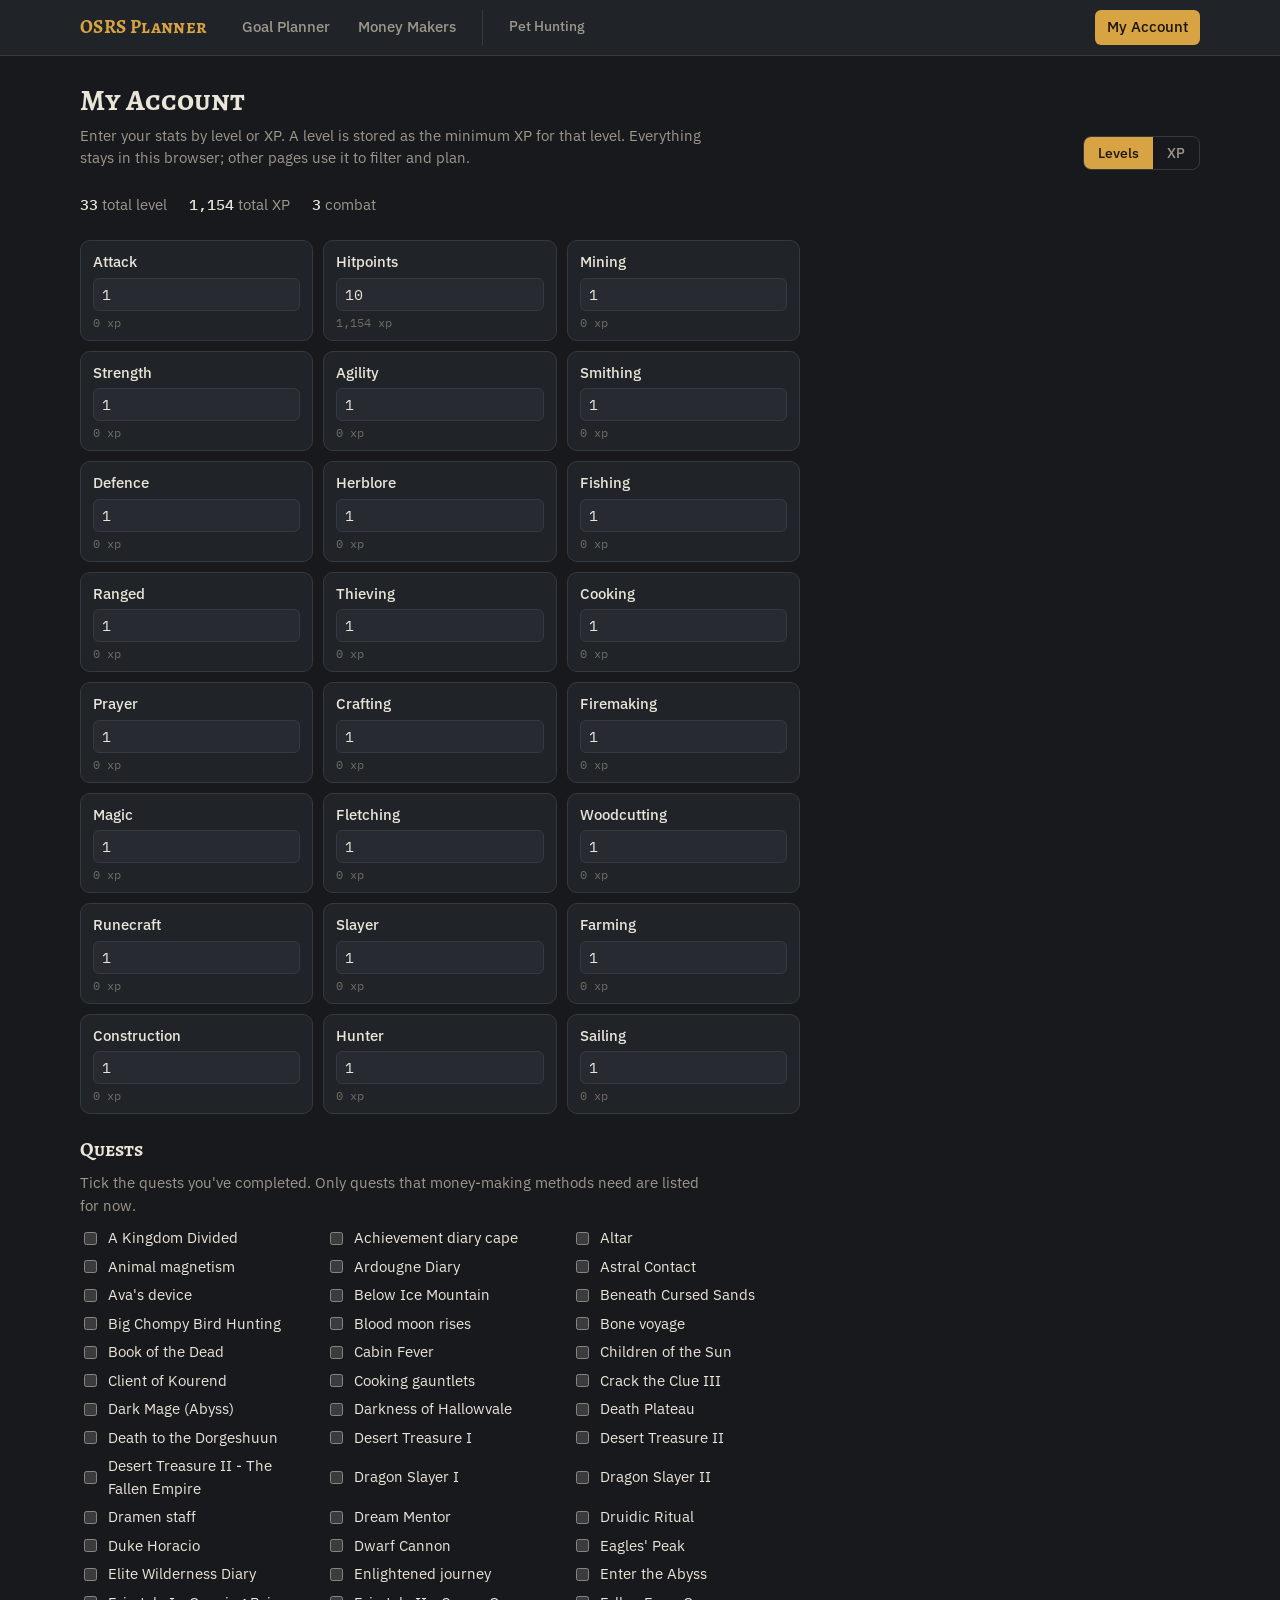
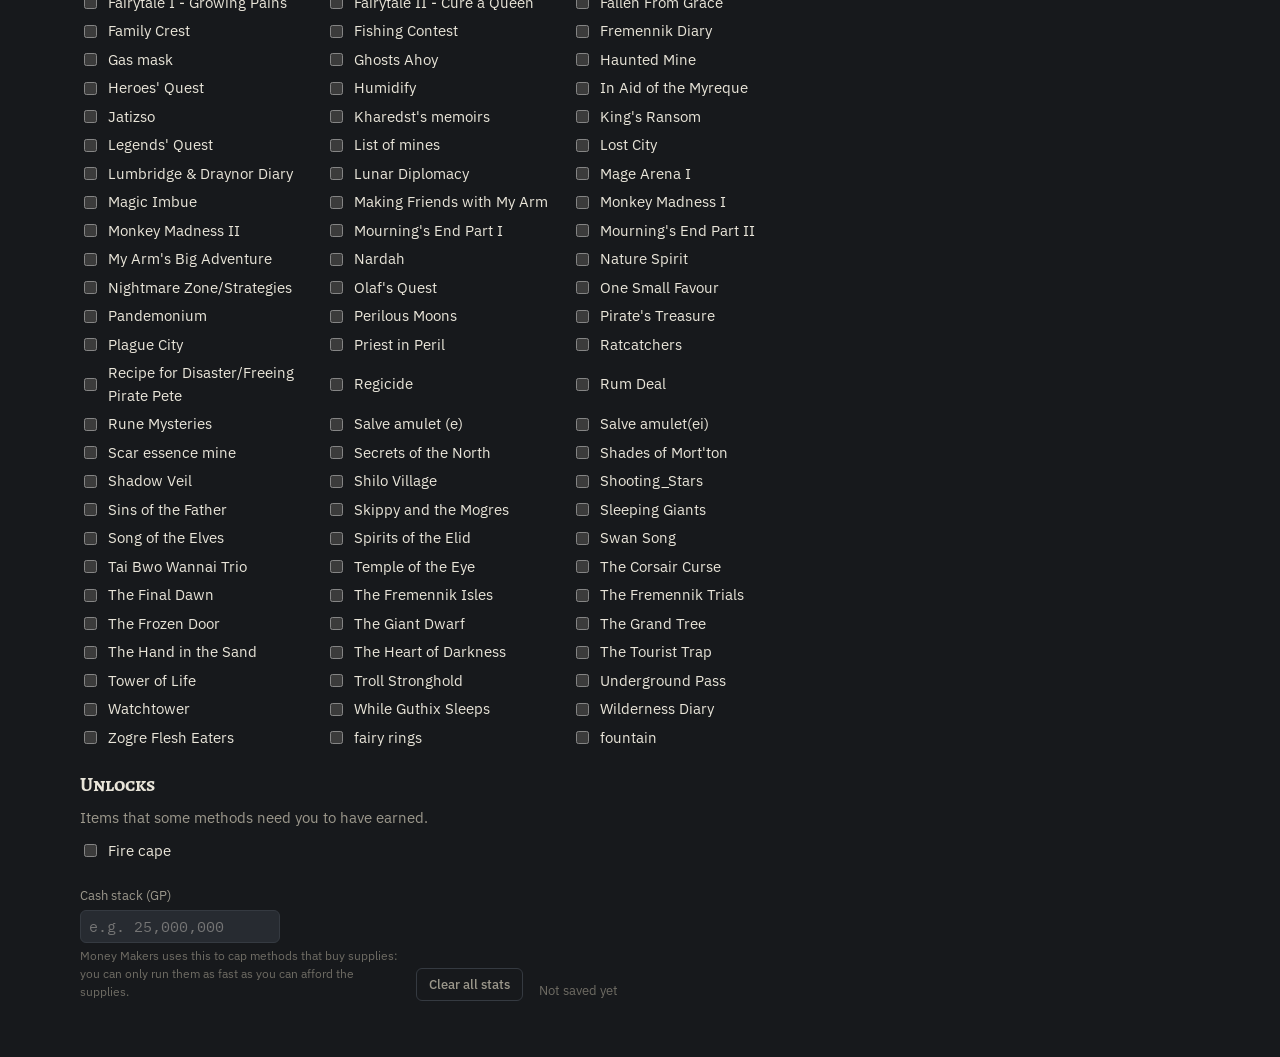
==== account/index.html @ 23ca3ac8 "Cap supply-buying methods by GE buy limits and cash stack; flag KBD - items.json carries GE buy limi" ====
<!DOCTYPE html>
<html lang="en">
<head>
<meta charset="utf-8">
<meta name="viewport" content="width=device-width, initial-scale=1">
<title>My Account · OSRS Planner</title>
<link rel="preconnect" href="https://fonts.googleapis.com">
<link rel="preconnect" href="https://fonts.gstatic.com" crossorigin>
<link rel="stylesheet" href="https://fonts.googleapis.com/css2?family=Alegreya+SC:wght@500;700&family=IBM+Plex+Sans:wght@400;500;600&family=IBM+Plex+Mono:wght@400;500&display=swap">
<link rel="stylesheet" href="../core/theme.css">
<style>
  .head { display: flex; justify-content: space-between; align-items: end; gap: 16px; flex-wrap: wrap; }
  .seg { display: inline-flex; border: 1px solid var(--line); border-radius: 8px; overflow: hidden; }
  .seg button { background: transparent; color: var(--muted); border: 0; padding: 7px 14px; font: 500 14px var(--sans); cursor: pointer; }
  .seg button[aria-pressed="true"] { background: var(--accent); color: var(--accent-ink); }
  .summary { display: flex; gap: 22px; flex-wrap: wrap; color: var(--muted); }
  .summary b { color: var(--text); font-family: var(--mono); font-weight: 500; }
  /* Same layout as the in-game skills tab: three columns */
  #grid { display: grid; gap: 10px; grid-template-columns: repeat(3, minmax(0, 1fr)); max-width: 720px; }
  .skill { background: var(--surface); border: 1px solid var(--line); border-radius: 10px; padding: 10px 12px; display: grid; gap: 4px; }
  .skill:focus-within { border-color: var(--accent); }
  .skill .name { font-weight: 500; }
  .skill .sub { font: 12px var(--mono); color: var(--faint); }
  input { background: var(--surface-2); color: var(--text); border: 1px solid var(--line); border-radius: 6px; padding: 6px 8px; font: 15px var(--mono); width: 100%; box-sizing: border-box; }
  .row { display: flex; gap: 16px; align-items: end; flex-wrap: wrap; }
  .row label { display: grid; gap: 4px; color: var(--muted); font-size: 13px; }
  .row input { width: 200px; }
  .btn { background: transparent; color: var(--muted); border: 1px solid var(--line); border-radius: 6px; padding: 7px 12px; font: 500 13px var(--sans); cursor: pointer; }
  .btn:hover { color: var(--cost); border-color: var(--cost); }
  .quests-wrap { display: grid; gap: 10px; }
  #quests, #unlocks { display: grid; gap: 6px 18px; grid-template-columns: repeat(auto-fill, minmax(220px, 1fr)); max-width: 720px; }
  .quest { display: flex; gap: 8px; align-items: center; color: var(--text); }
  .quest input { width: auto; }
  .hint { font-size: 12px; color: var(--faint); max-width: 320px; }
  #saved { font-size: 13px; color: var(--faint); }
</style>
</head>
<body>
<main class="page">
  <div class="head">
    <div style="display:grid;gap:8px">
      <h1>My Account</h1>
      <p>Enter your stats by level or XP. A level is stored as the minimum XP for that level. Everything stays in this browser; other pages use it to filter and plan.</p>
    </div>
    <div class="seg" id="unit" role="group" aria-label="Enter stats as">
      <button type="button" data-unit="level">Levels</button><button type="button" data-unit="xp">XP</button>
    </div>
  </div>
  <div class="summary" id="summary"></div>
  <div id="grid"></div>
  <section class="quests-wrap">
    <h2>Quests</h2>
    <p>Tick the quests you've completed. Only quests that money-making methods need are listed for now.</p>
    <div id="quests"></div>
  </section>
  <section class="quests-wrap">
    <h2>Unlocks</h2>
    <p>Items that some methods need you to have earned.</p>
    <div id="unlocks"></div>
  </section>
  <div class="row">
    <label>Cash stack (GP) <input type="text" inputmode="numeric" id="gp" placeholder="e.g. 25,000,000">
      <span class="hint">Money Makers uses this to cap methods that buy supplies: you can only run them as fast as you can afford the supplies.</span></label>
    <button type="button" class="btn" id="reset">Clear all stats</button>
    <span id="saved" role="status"></span>
  </div>
</main>
<script type="module" src="account.js"></script>
<script type="module" src="../core/nav.js" data-active="account"></script>
</body>
</html>
---- core/theme.css ----
/* Shared look for every page. Colours and fonts carried over from the pet calculator. */
:root {
  color-scheme: dark;
  --bg: #17191c;
  --surface: #202328;
  --surface-2: #272b31;
  --line: #353a41;
  --text: #e9e5d9;
  --muted: #9c988c;
  --faint: #6f6c64;
  --accent: #d8a443;
  --accent-ink: #1b1508;
  --gp-low: #f2e25c;
  --gp-mid: #f4f1ea;
  --gp-high: #4fe08a;
  --cost: #ff6b6b;
  --display: "Alegreya SC", Georgia, serif;
  --sans: "IBM Plex Sans", system-ui, -apple-system, "Segoe UI", sans-serif;
  --mono: "IBM Plex Mono", ui-monospace, "SFMono-Regular", Menlo, monospace;
}
html, body { background: var(--bg); margin: 0; }
body { color: var(--text); font: 15px/1.5 var(--sans); }
[hidden] { display: none !important; }

/* Site-wide navigation bar */
.site-nav { border-bottom: 1px solid var(--line); background: var(--surface); }
.site-nav-inner { max-width: 1120px; margin: 0 auto; padding: 10px 16px; display: flex; align-items: center; gap: 22px; flex-wrap: wrap; }
.site-nav .brand { font: 700 19px/1 var(--display); color: var(--accent); text-decoration: none; letter-spacing: .02em; }
.site-nav ul { list-style: none; margin: 0; padding: 0; display: flex; gap: 4px; flex-wrap: wrap; flex: 1; }
.site-nav li.right { margin-left: auto; }
.site-nav a.link { display: block; padding: 6px 12px; border-radius: 6px; color: var(--muted); text-decoration: none; font-weight: 500; }
.site-nav a.link:hover { color: var(--text); background: var(--surface-2); }
.site-nav a.link[aria-current="page"] { color: var(--accent-ink); background: var(--accent); }
.site-nav li.side { margin-left: 10px; padding-left: 14px; border-left: 1px solid var(--line); }
.site-nav li.side a.link { font-size: 13.5px; }

/* Simple page layout for the app's own pages */
.page { max-width: 1120px; margin: 0 auto; padding: 28px 16px 56px; display: grid; gap: 24px; }
.page h1 { font: 700 30px/1.1 var(--display); margin: 0; }
.page h2 { font: 700 20px/1.2 var(--display); margin: 0; }
.page p { margin: 0; color: var(--muted); max-width: 70ch; }
.card { background: var(--surface); border: 1px solid var(--line); border-radius: 10px; padding: 18px 20px; display: grid; gap: 8px; color: inherit; text-decoration: none; }
a.card:hover { border-color: var(--accent); }
.cards { display: grid; gap: 14px; grid-template-columns: repeat(auto-fit, minmax(260px, 1fr)); }
.card.minor { background: transparent; }
.badge { justify-self: start; font: 500 12px/1 var(--mono); padding: 4px 8px; border-radius: 99px; border: 1px solid var(--line); color: var(--muted); }
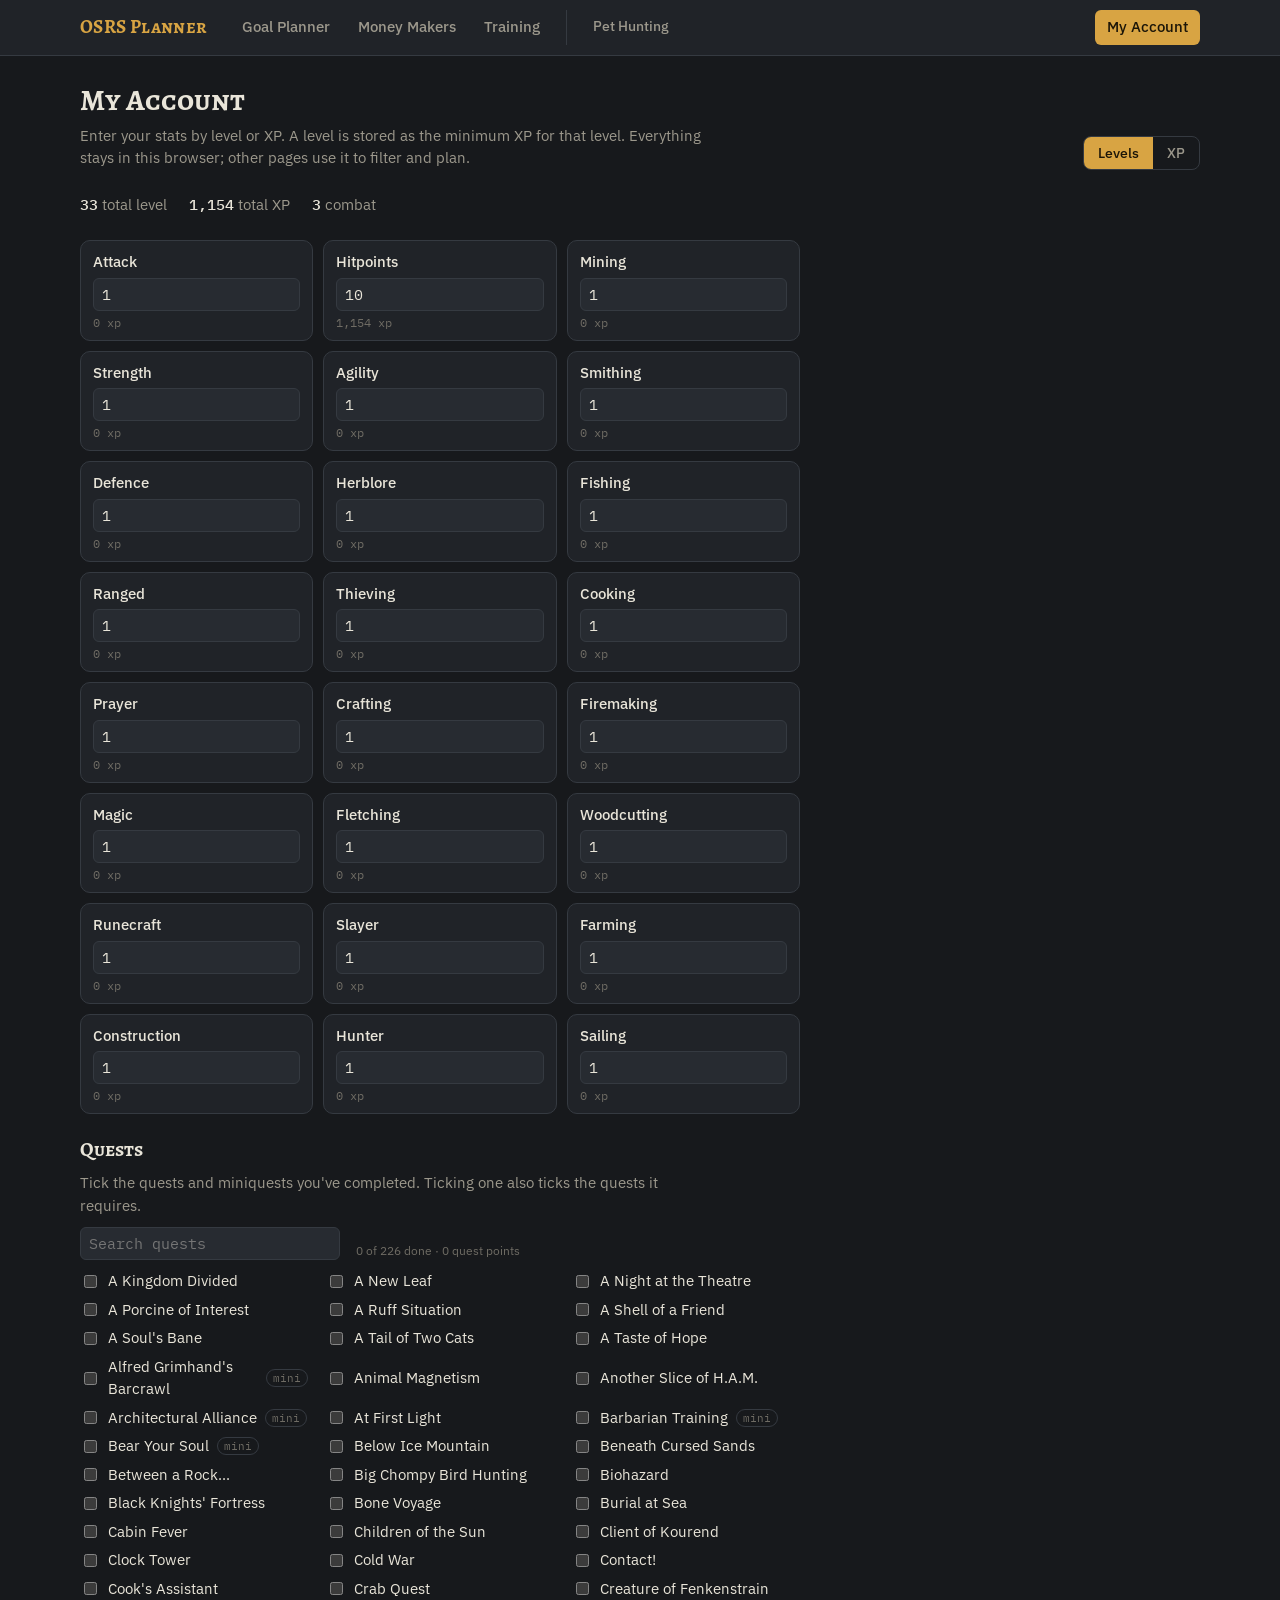
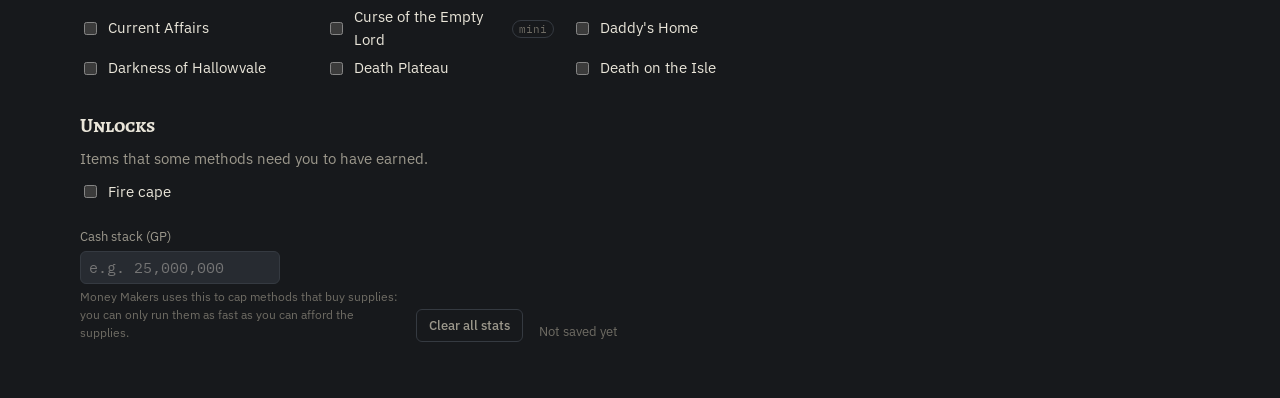
==== commit ff01a88b: "Quest requirements from the Wiki; only real quests count as requirements - scripts/import_quests.py:" ====
--- a/account/index.html
+++ b/account/index.html
@@ -31,6 +31,8 @@
   #quests, #unlocks { display: grid; gap: 6px 18px; grid-template-columns: repeat(auto-fill, minmax(220px, 1fr)); max-width: 720px; }
   .quest { display: flex; gap: 8px; align-items: center; color: var(--text); }
   .quest input { width: auto; }
+  .questlist { max-height: 420px; overflow-y: auto; padding-right: 6px; }
+  .mini { font: 11px var(--mono); color: var(--faint); border: 1px solid var(--line); border-radius: 99px; padding: 1px 6px; }
   .hint { font-size: 12px; color: var(--faint); max-width: 320px; }
   #saved { font-size: 13px; color: var(--faint); }
 </style>
@@ -50,8 +52,9 @@
   <div id="grid"></div>
   <section class="quests-wrap">
     <h2>Quests</h2>
-    <p>Tick the quests you've completed. Only quests that money-making methods need are listed for now.</p>
-    <div id="quests"></div>
+    <p>Tick the quests and miniquests you've completed. Ticking one also ticks the quests it requires.</p>
+    <div class="row"><input type="search" id="quest-search" placeholder="Search quests" style="width:260px"><span id="quest-summary" class="hint"></span></div>
+    <div id="quests" class="questlist"></div>
   </section>
   <section class="quests-wrap">
     <h2>Unlocks</h2>
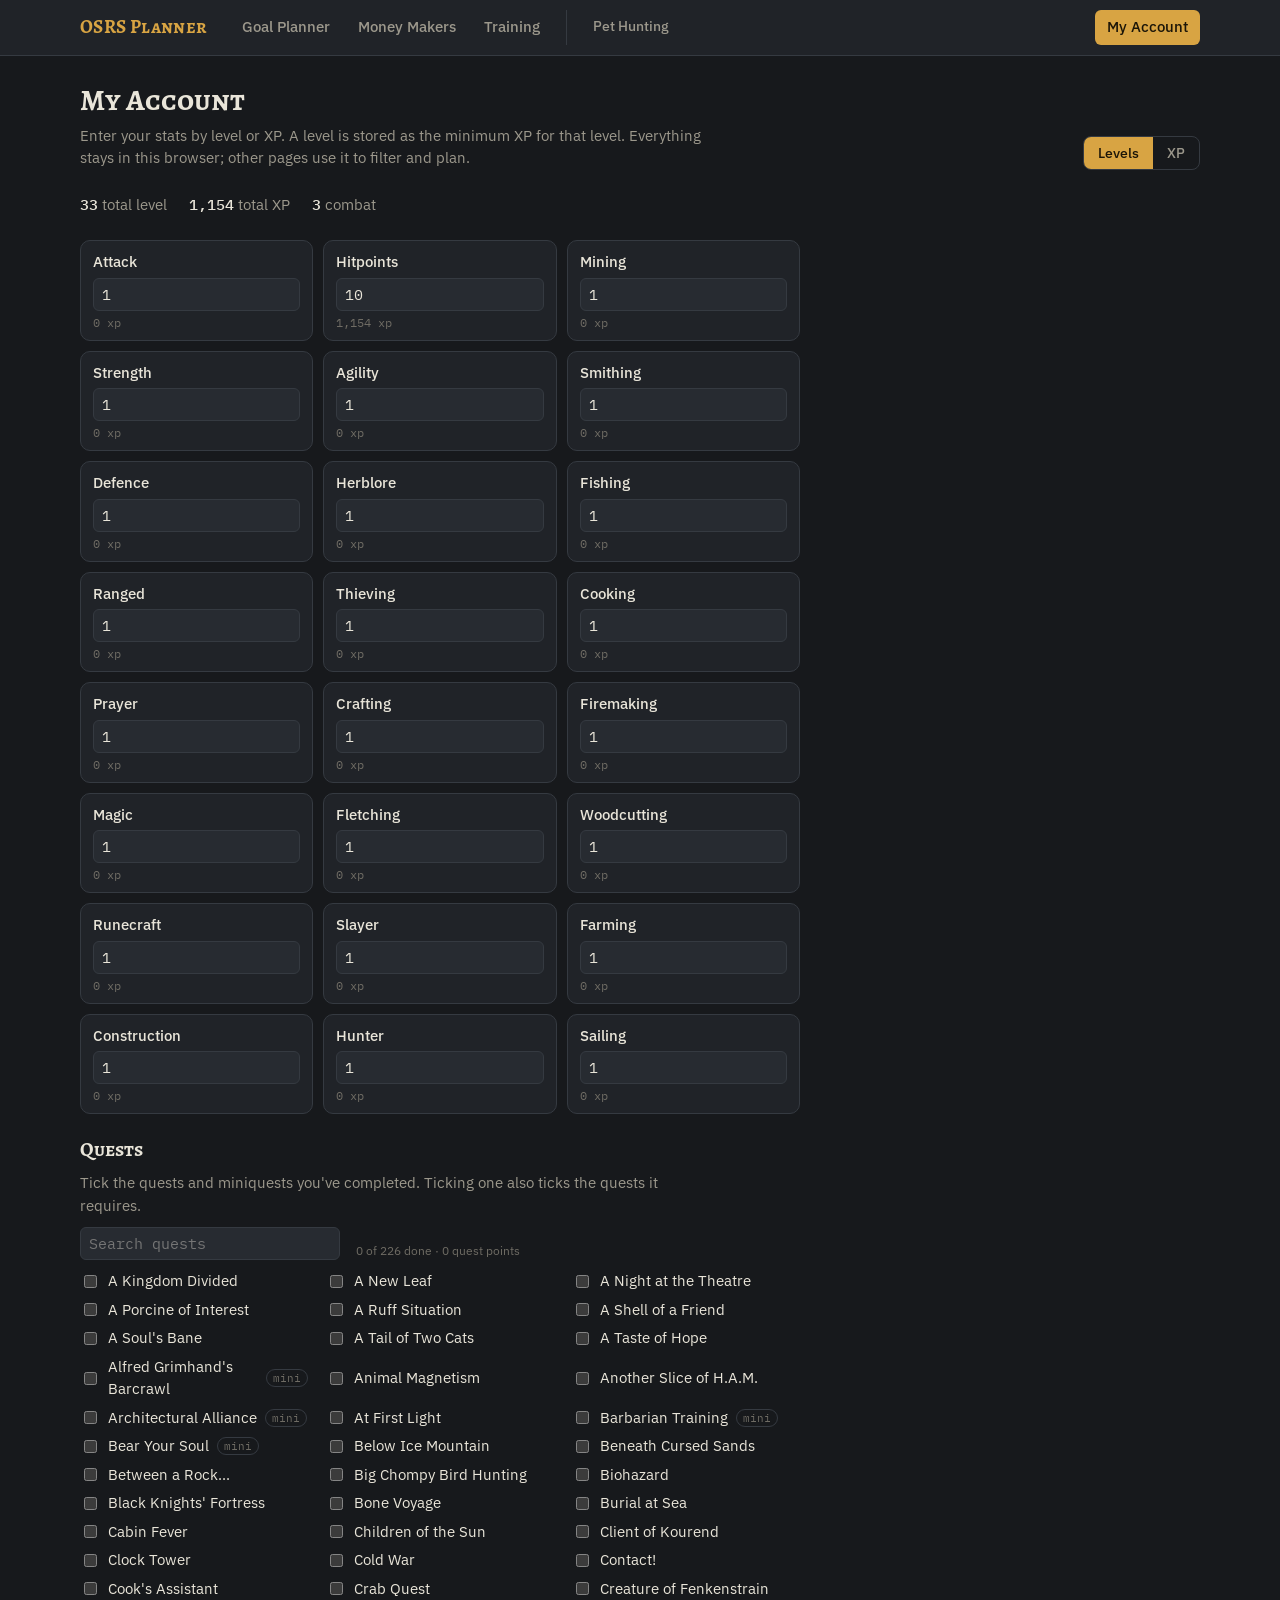
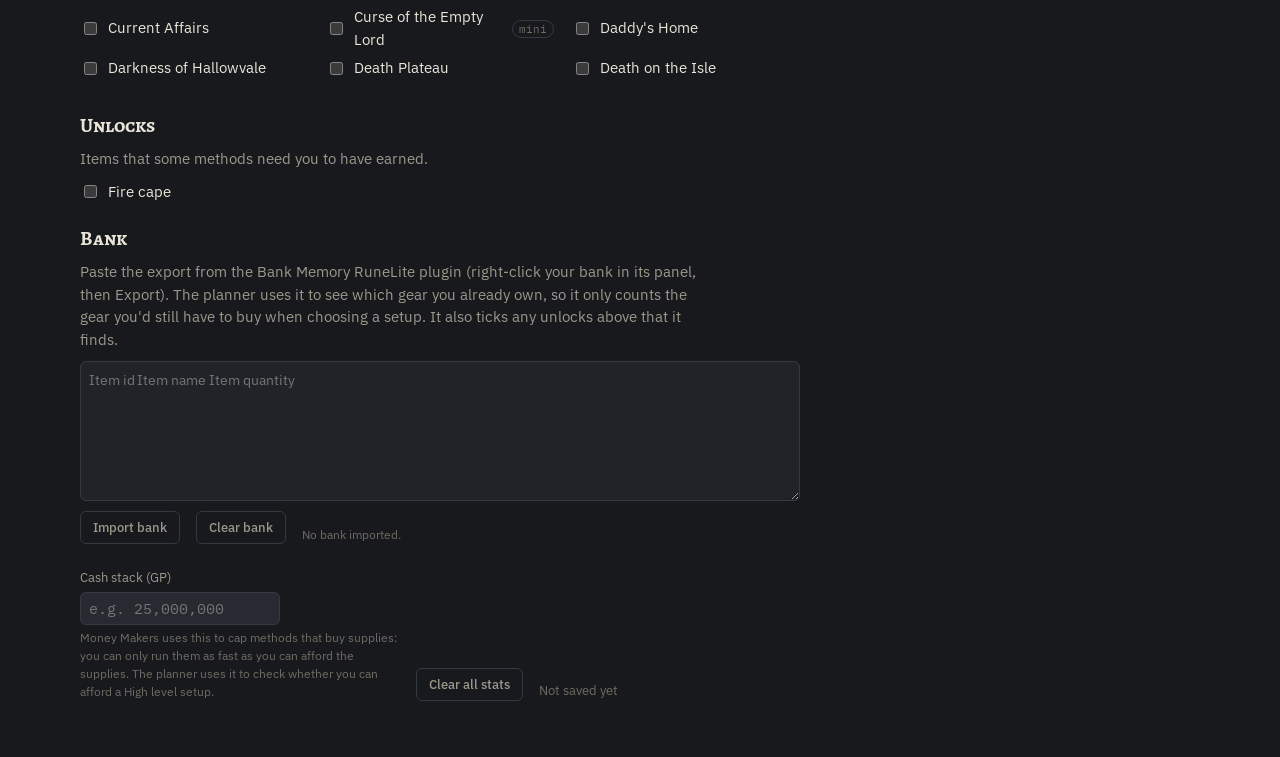
==== commit 096292f2: "Bank import on My Account; split Hitpoints training at 99 My Account takes a pasted Bank Memory expo" ====
--- a/account/index.html
+++ b/account/index.html
@@ -61,9 +61,18 @@
     <p>Items that some methods need you to have earned.</p>
     <div id="unlocks"></div>
   </section>
+  <section class="quests-wrap">
+    <h2>Bank</h2>
+    <p>Paste the export from the Bank Memory RuneLite plugin (right-click your bank in its panel, then Export). The planner
+      uses it to see which gear you already own, so it only counts the gear you'd still have to buy when choosing a setup.
+      It also ticks any unlocks above that it finds.</p>
+    <textarea id="bank-text" rows="6" placeholder="Item id&#9;Item name&#9;Item quantity" aria-label="Bank Memory export"></textarea>
+    <div class="row"><button type="button" class="btn" id="bank-import">Import bank</button>
+      <button type="button" class="btn" id="bank-clear">Clear bank</button><span id="bank-status" class="hint" role="status"></span></div>
+  </section>
   <div class="row">
     <label>Cash stack (GP) <input type="text" inputmode="numeric" id="gp" placeholder="e.g. 25,000,000">
-      <span class="hint">Money Makers uses this to cap methods that buy supplies: you can only run them as fast as you can afford the supplies.</span></label>
+      <span class="hint">Money Makers uses this to cap methods that buy supplies: you can only run them as fast as you can afford the supplies. The planner uses it to check whether you can afford a High level setup.</span></label>
     <button type="button" class="btn" id="reset">Clear all stats</button>
     <span id="saved" role="status"></span>
   </div>
--- a/core/theme.css
+++ b/core/theme.css
@@ -44,3 +44,4 @@
 .cards { display: grid; gap: 14px; grid-template-columns: repeat(auto-fit, minmax(260px, 1fr)); }
 .card.minor { background: transparent; }
 .badge { justify-self: start; font: 500 12px/1 var(--mono); padding: 4px 8px; border-radius: 99px; border: 1px solid var(--line); color: var(--muted); }
+textarea { width: 100%; max-width: 720px; box-sizing: border-box; font: inherit; font-size: 0.85rem; padding: 0.5rem; border: 1px solid var(--line); border-radius: 6px; background: var(--surface); color: inherit; resize: vertical; }
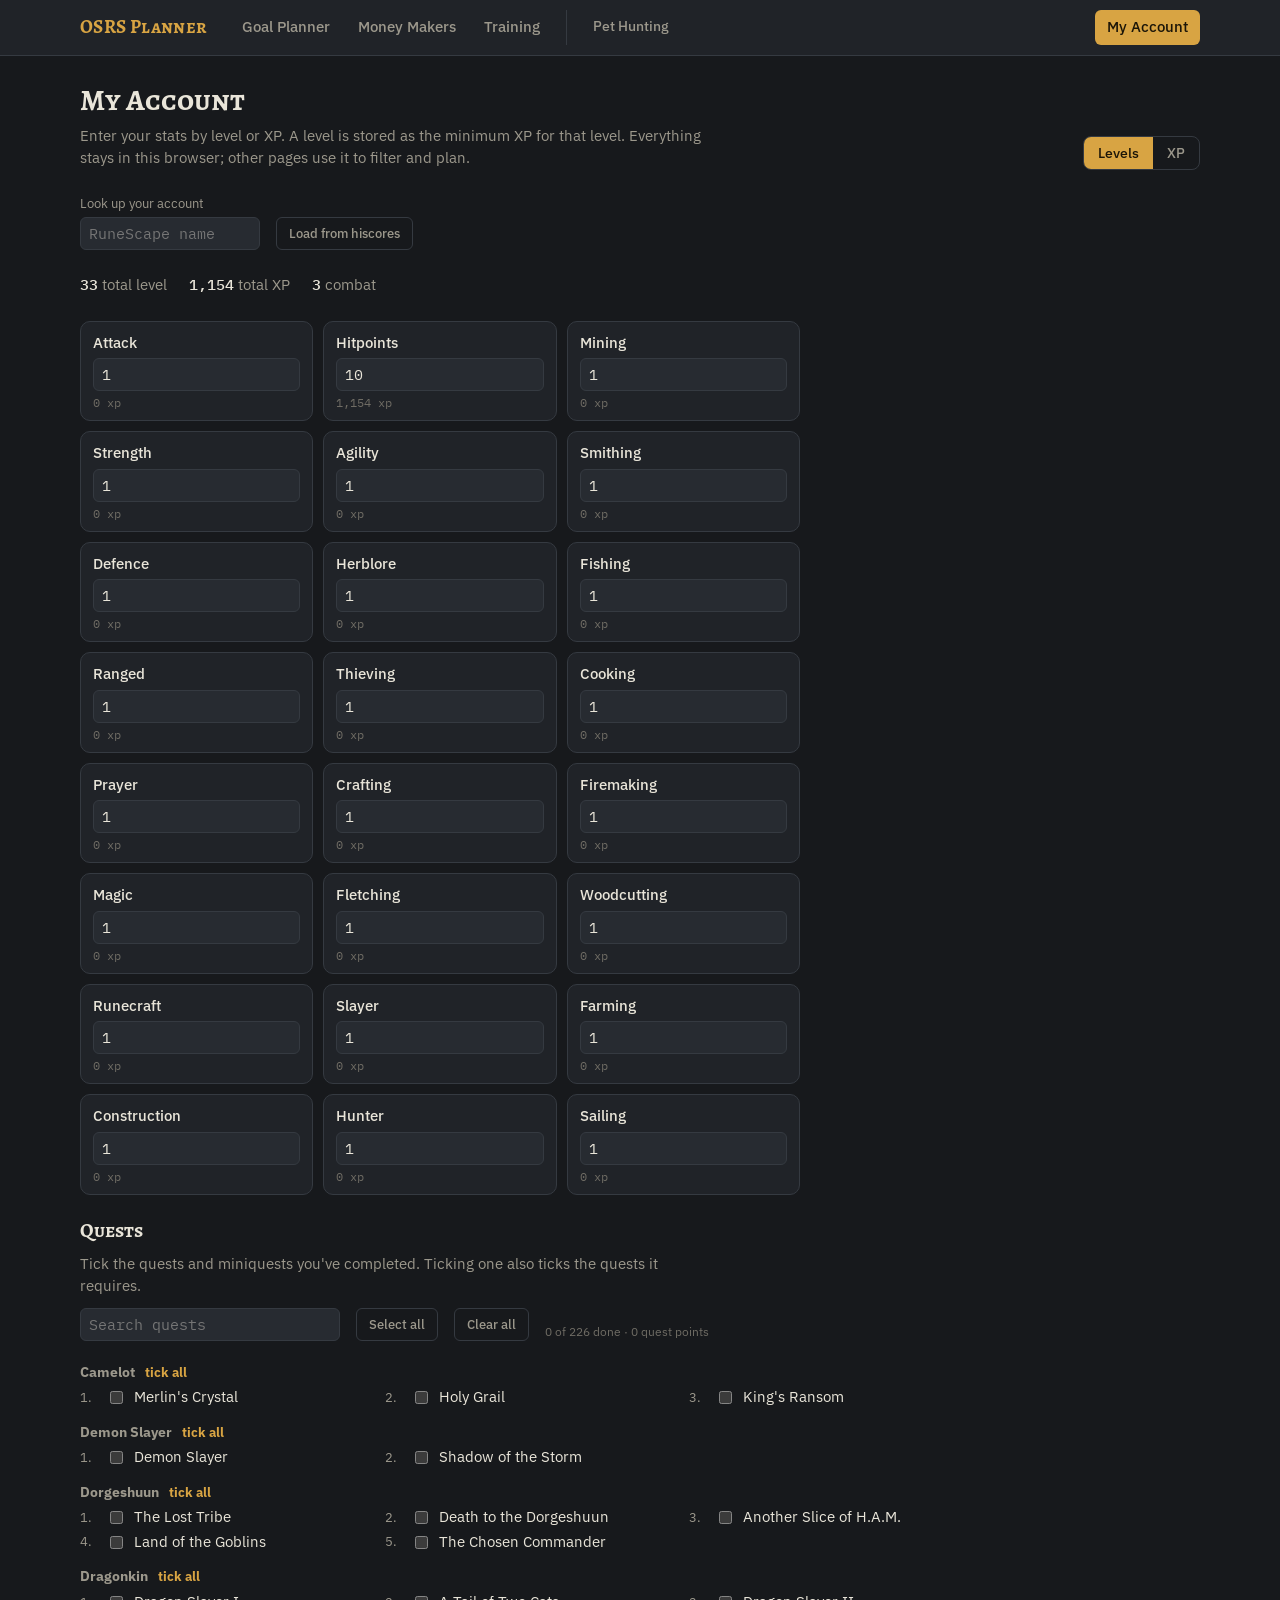
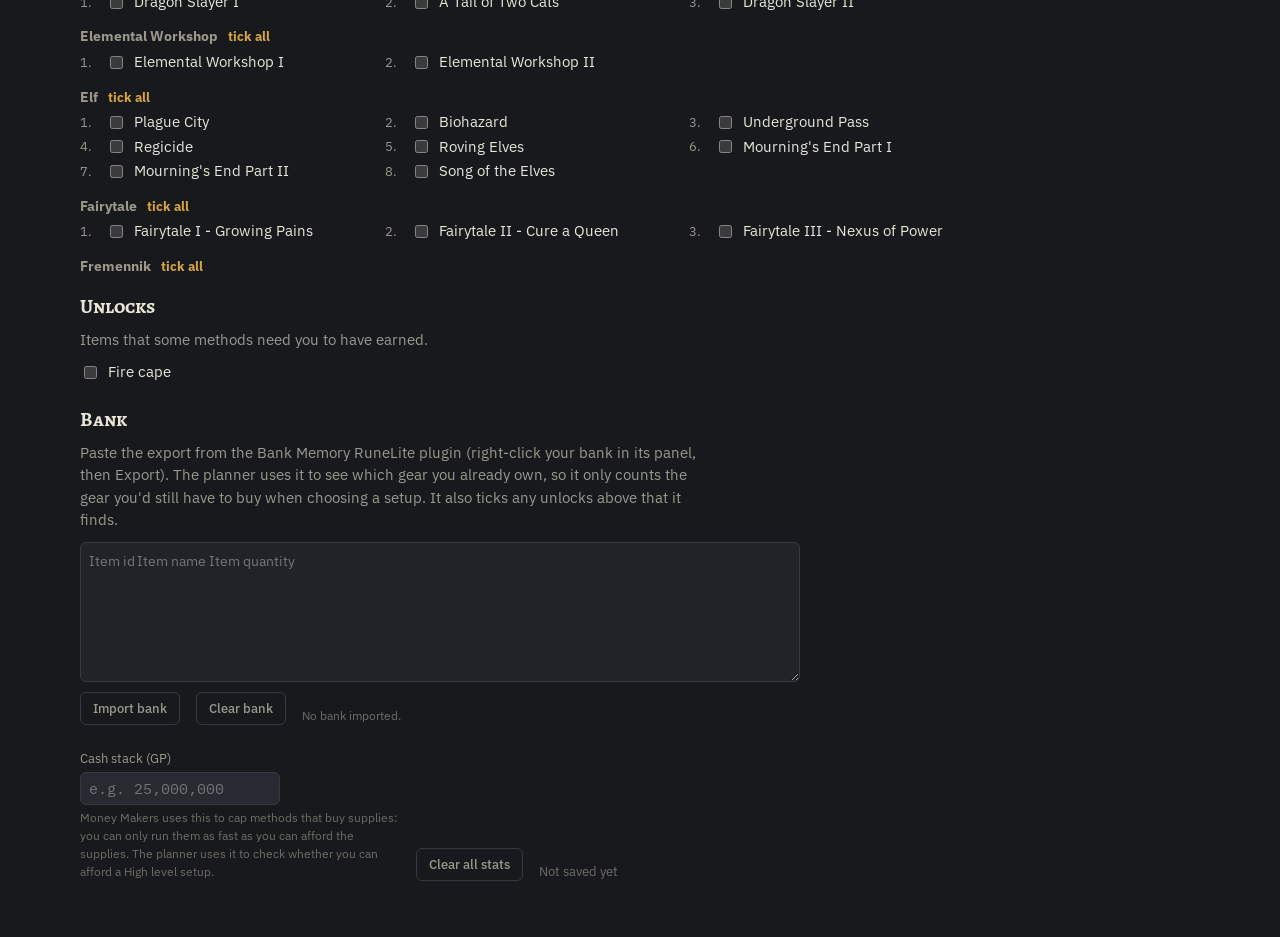
==== commit 39b36922: "Money maker choice, clearer resets, quests by questline, hiscores lookup Planner: each Make GP step " ====
--- a/account/index.html
+++ b/account/index.html
@@ -28,10 +28,16 @@
   .btn { background: transparent; color: var(--muted); border: 1px solid var(--line); border-radius: 6px; padding: 7px 12px; font: 500 13px var(--sans); cursor: pointer; }
   .btn:hover { color: var(--cost); border-color: var(--cost); }
   .quests-wrap { display: grid; gap: 10px; }
-  #quests, #unlocks { display: grid; gap: 6px 18px; grid-template-columns: repeat(auto-fill, minmax(220px, 1fr)); max-width: 720px; }
+  #unlocks { display: grid; gap: 6px 18px; grid-template-columns: repeat(auto-fill, minmax(220px, 1fr)); max-width: 720px; }
+  #quests { max-width: 900px; }
   .quest { display: flex; gap: 8px; align-items: center; color: var(--text); }
   .quest input { width: auto; }
-  .questlist { max-height: 420px; overflow-y: auto; padding-right: 6px; }
+  .questlist { max-height: 520px; overflow-y: auto; padding-right: 6px; }
+  .series { margin: 0 0 12px; }
+  .series h3 { font-size: 0.9rem; margin: 10px 0 4px; display: flex; gap: 10px; align-items: baseline; color: var(--muted); }
+  .series h3 button { font: inherit; font-size: 0.8rem; background: none; border: 0; color: var(--accent); cursor: pointer; padding: 0; }
+  .series .grid { display: grid; grid-template-columns: repeat(auto-fill, minmax(230px, 1fr)); gap: 2px 14px; }
+  .series .n { color: var(--muted); font-size: 0.8rem; min-width: 1.4em; }
   .mini { font: 11px var(--mono); color: var(--faint); border: 1px solid var(--line); border-radius: 99px; padding: 1px 6px; }
   .hint { font-size: 12px; color: var(--faint); max-width: 320px; }
   #saved { font-size: 13px; color: var(--faint); }
@@ -48,12 +54,20 @@
       <button type="button" data-unit="level">Levels</button><button type="button" data-unit="xp">XP</button>
     </div>
   </div>
+  <div class="row lookup">
+    <label>Look up your account <input type="text" id="rsn" maxlength="12" placeholder="RuneScape name" autocomplete="off" style="width:180px"></label>
+    <button type="button" class="btn" id="lookup">Load from hiscores</button>
+    <span id="lookup-status" class="hint" role="status"></span>
+  </div>
   <div class="summary" id="summary"></div>
   <div id="grid"></div>
   <section class="quests-wrap">
     <h2>Quests</h2>
     <p>Tick the quests and miniquests you've completed. Ticking one also ticks the quests it requires.</p>
-    <div class="row"><input type="search" id="quest-search" placeholder="Search quests" style="width:260px"><span id="quest-summary" class="hint"></span></div>
+    <div class="row"><input type="search" id="quest-search" placeholder="Search quests" style="width:260px">
+      <button type="button" class="btn small" id="quest-all">Select all</button>
+      <button type="button" class="btn small" id="quest-none">Clear all</button>
+      <span id="quest-summary" class="hint"></span></div>
     <div id="quests" class="questlist"></div>
   </section>
   <section class="quests-wrap">
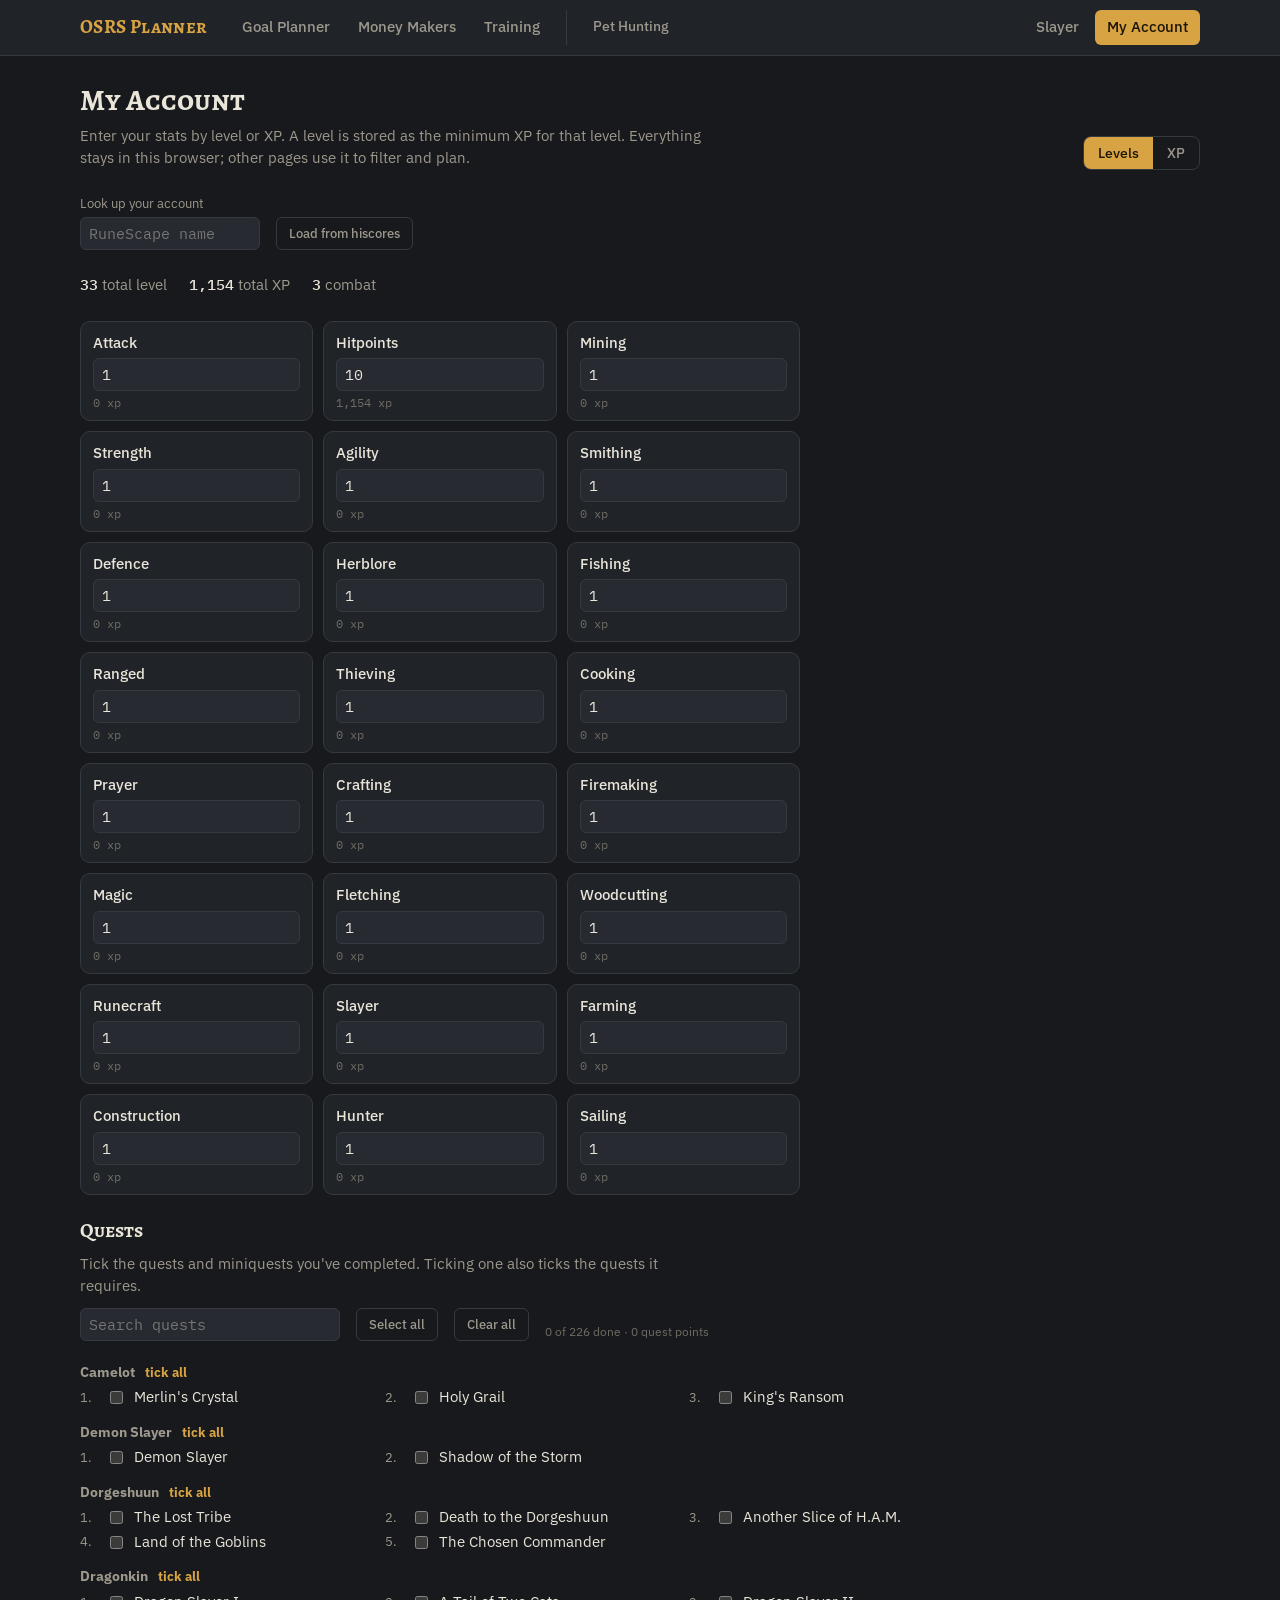
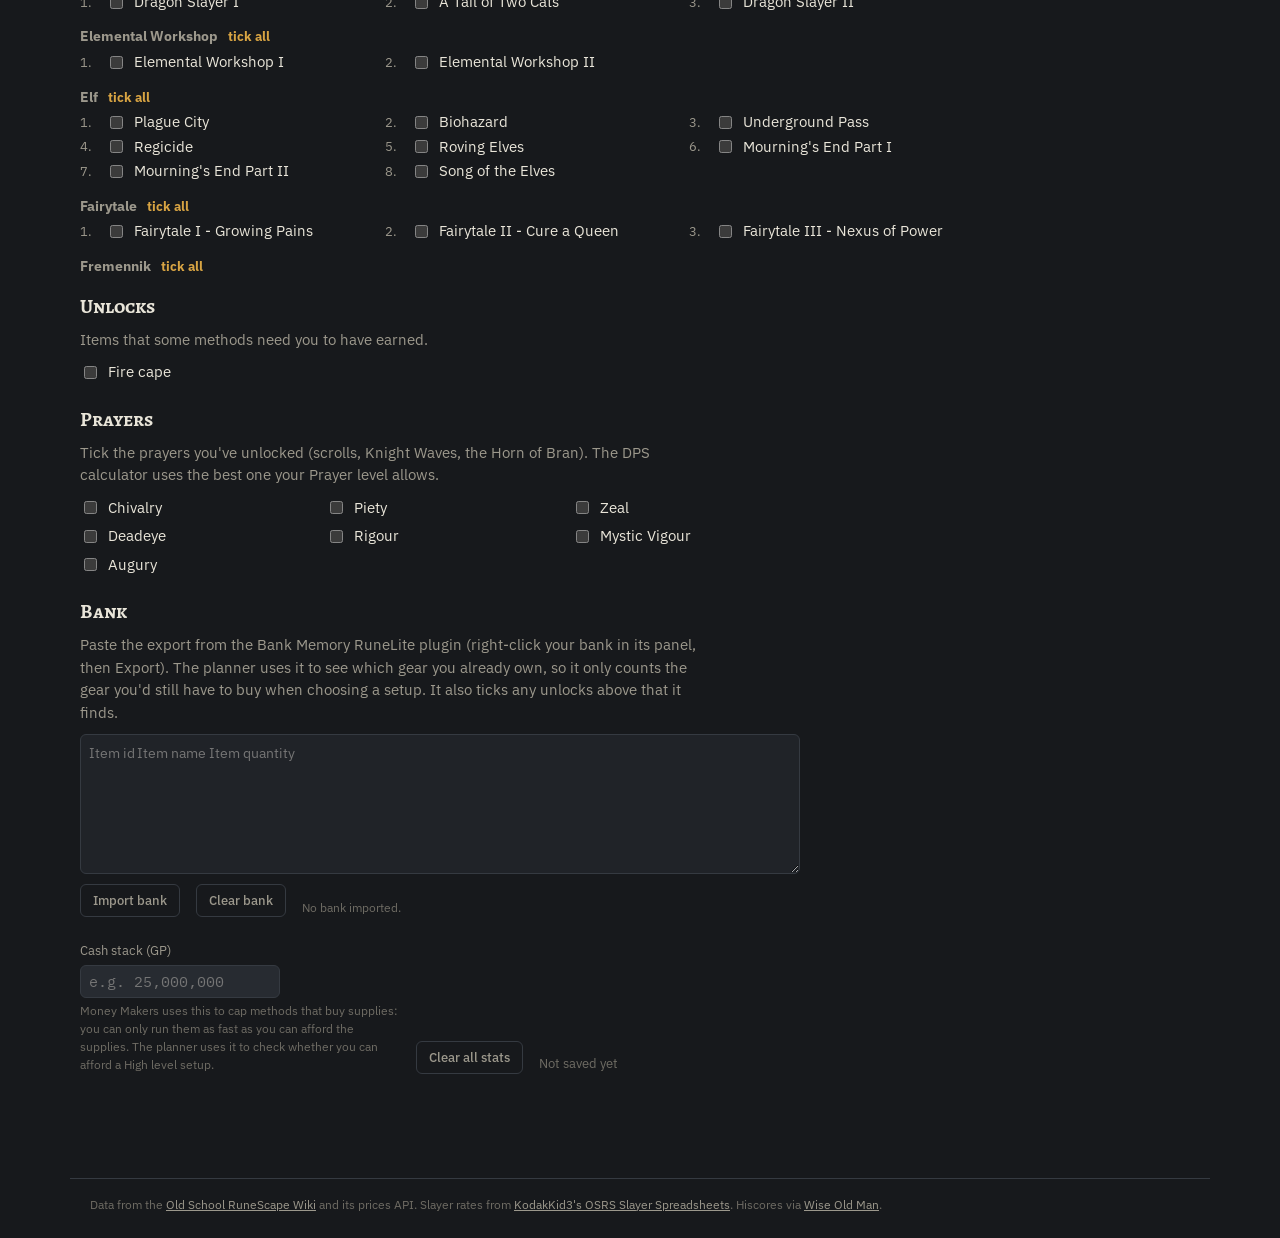
==== commit 2ba731ef: "Best setup optimiser, gear availability, prayers on My Account, ammo rules Co-Authored-By: Claude Op" ====
--- a/account/index.html
+++ b/account/index.html
@@ -28,7 +28,7 @@
   .btn { background: transparent; color: var(--muted); border: 1px solid var(--line); border-radius: 6px; padding: 7px 12px; font: 500 13px var(--sans); cursor: pointer; }
   .btn:hover { color: var(--cost); border-color: var(--cost); }
   .quests-wrap { display: grid; gap: 10px; }
-  #unlocks { display: grid; gap: 6px 18px; grid-template-columns: repeat(auto-fill, minmax(220px, 1fr)); max-width: 720px; }
+  #unlocks, #prayers { display: grid; gap: 6px 18px; grid-template-columns: repeat(auto-fill, minmax(220px, 1fr)); max-width: 720px; }
   #quests { max-width: 900px; }
   .quest { display: flex; gap: 8px; align-items: center; color: var(--text); }
   .quest input { width: auto; }
@@ -76,6 +76,11 @@
     <div id="unlocks"></div>
   </section>
   <section class="quests-wrap">
+    <h2>Prayers</h2>
+    <p>Tick the prayers you've unlocked (scrolls, Knight Waves, the Horn of Bran). The DPS calculator uses the best one your Prayer level allows.</p>
+    <div id="prayers"></div>
+  </section>
+  <section class="quests-wrap">
     <h2>Bank</h2>
     <p>Paste the export from the Bank Memory RuneLite plugin (right-click your bank in its panel, then Export). The planner
       uses it to see which gear you already own, so it only counts the gear you'd still have to buy when choosing a setup.
--- a/core/theme.css
+++ b/core/theme.css
@@ -45,3 +45,6 @@
 .card.minor { background: transparent; }
 .badge { justify-self: start; font: 500 12px/1 var(--mono); padding: 4px 8px; border-radius: 99px; border: 1px solid var(--line); color: var(--muted); }
 textarea { width: 100%; max-width: 720px; box-sizing: border-box; font: inherit; font-size: 0.85rem; padding: 0.5rem; border: 1px solid var(--line); border-radius: 6px; background: var(--surface); color: inherit; resize: vertical; }
+
+.site-footer { max-width: 1100px; margin: 48px auto 24px; padding: 16px 20px 0; border-top: 1px solid var(--line); color: var(--faint); font-size: 12px; line-height: 1.6; }
+.site-footer a { color: var(--muted); }
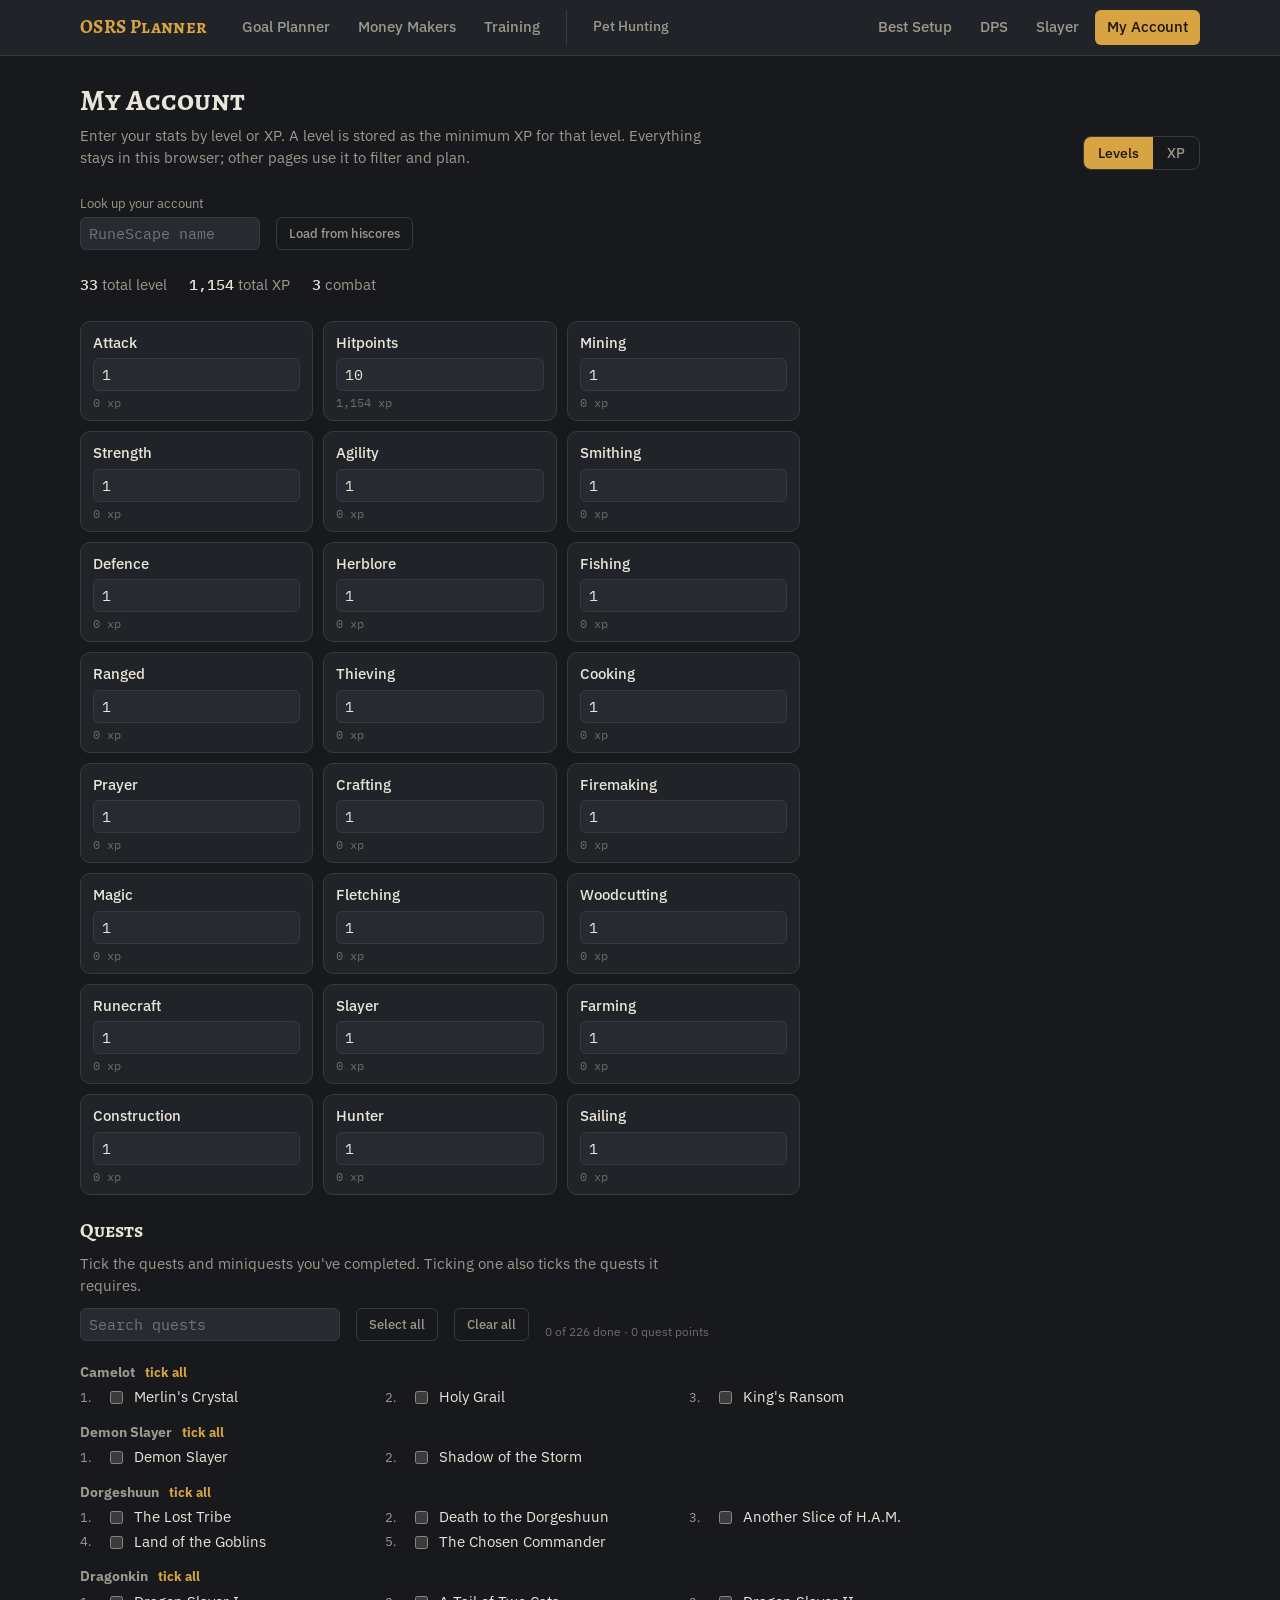
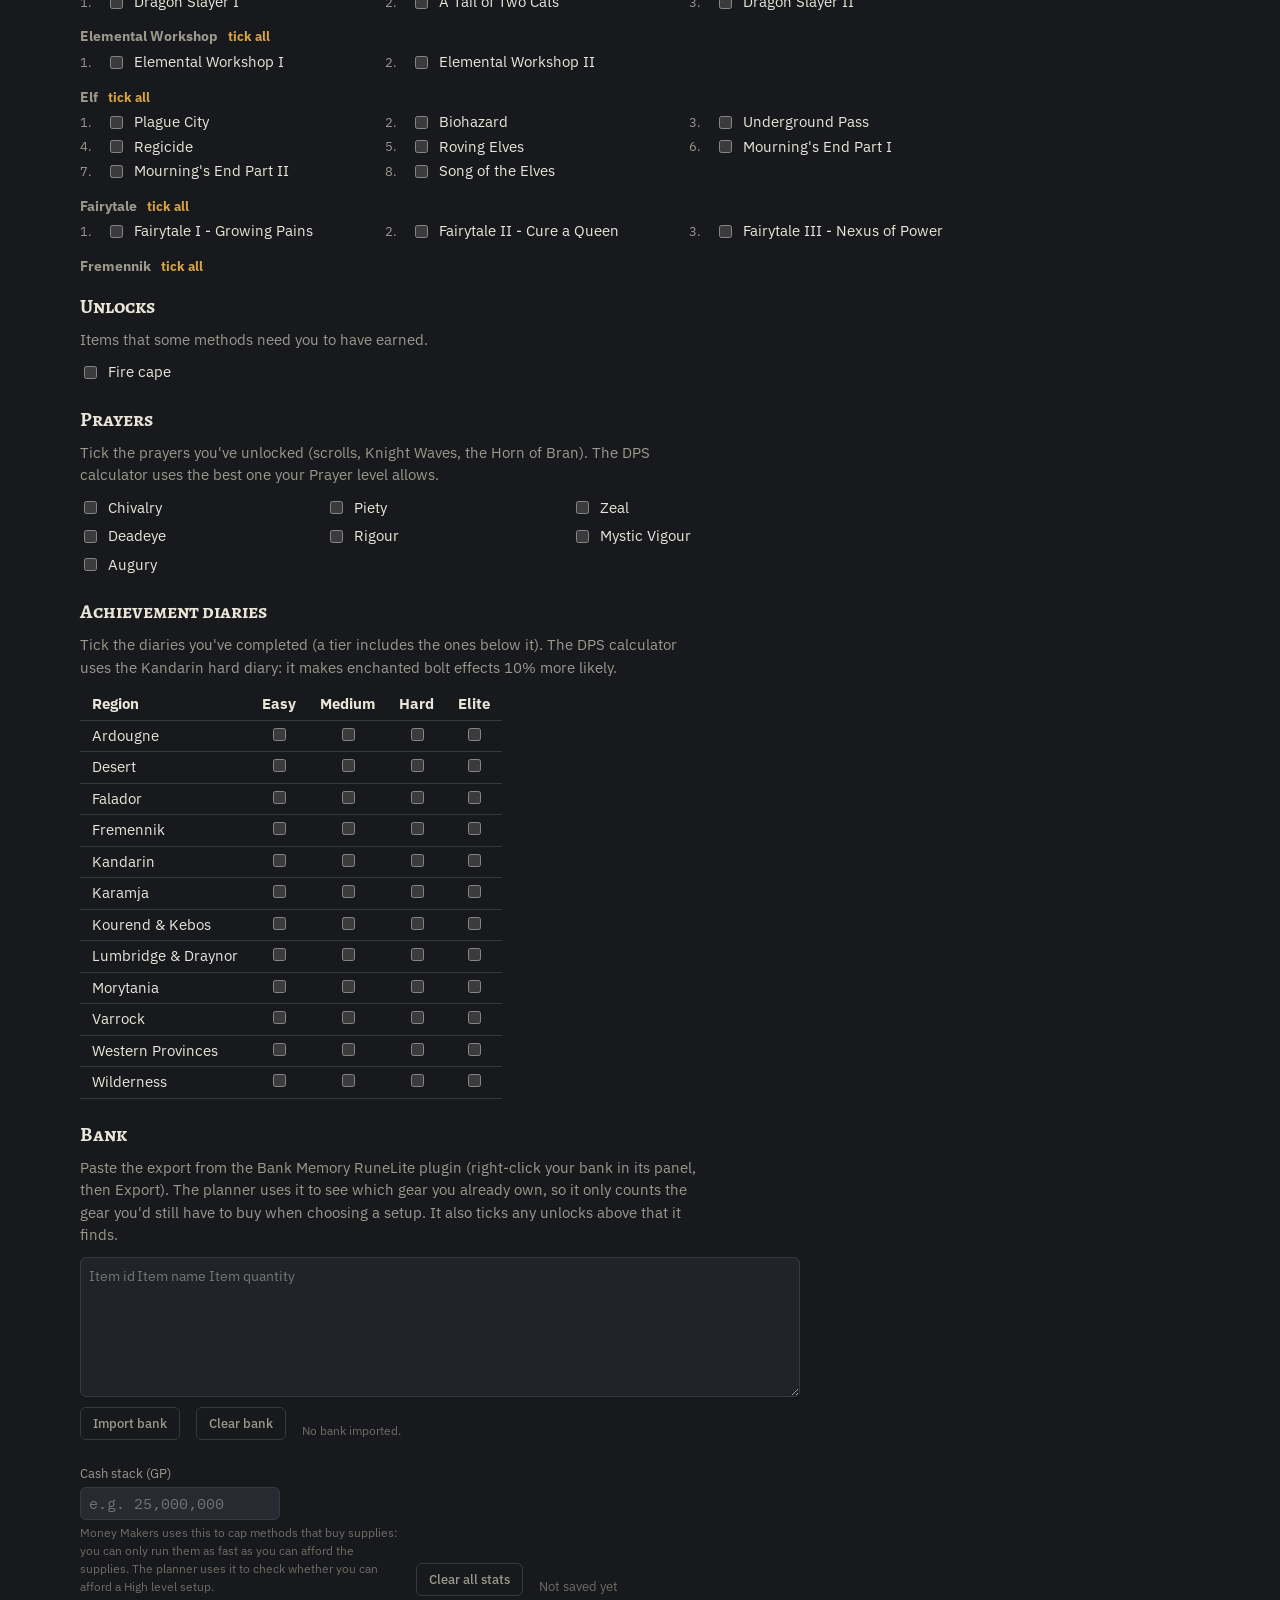
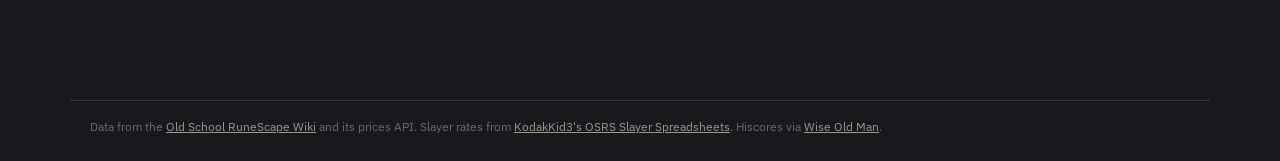
==== commit f2578925: "My Account: Achievement diaries (the Kandarin hard diary raises enchanted bolt chances in the DPS ca" ====
--- a/account/index.html
+++ b/account/index.html
@@ -28,6 +28,7 @@
   .btn { background: transparent; color: var(--muted); border: 1px solid var(--line); border-radius: 6px; padding: 7px 12px; font: 500 13px var(--sans); cursor: pointer; }
   .btn:hover { color: var(--cost); border-color: var(--cost); }
   .quests-wrap { display: grid; gap: 10px; }
+  #diaries { border-collapse: collapse; } #diaries th, #diaries td { padding: 4px 12px; text-align: center; border-bottom: 1px solid var(--line); } #diaries td:first-child, #diaries th:first-child { text-align: left; }
   #unlocks, #prayers { display: grid; gap: 6px 18px; grid-template-columns: repeat(auto-fill, minmax(220px, 1fr)); max-width: 720px; }
   #quests { max-width: 900px; }
   .quest { display: flex; gap: 8px; align-items: center; color: var(--text); }
@@ -81,6 +82,11 @@
     <div id="prayers"></div>
   </section>
   <section class="quests-wrap">
+    <h2>Achievement diaries</h2>
+    <p>Tick the diaries you've completed (a tier includes the ones below it). The DPS calculator uses the Kandarin hard diary: it makes enchanted bolt effects 10% more likely.</p>
+    <div class="scroller" style="max-width:640px"><table id="diaries"></table></div>
+  </section>
+  <section class="quests-wrap">
     <h2>Bank</h2>
     <p>Paste the export from the Bank Memory RuneLite plugin (right-click your bank in its panel, then Export). The planner
       uses it to see which gear you already own, so it only counts the gear you'd still have to buy when choosing a setup.
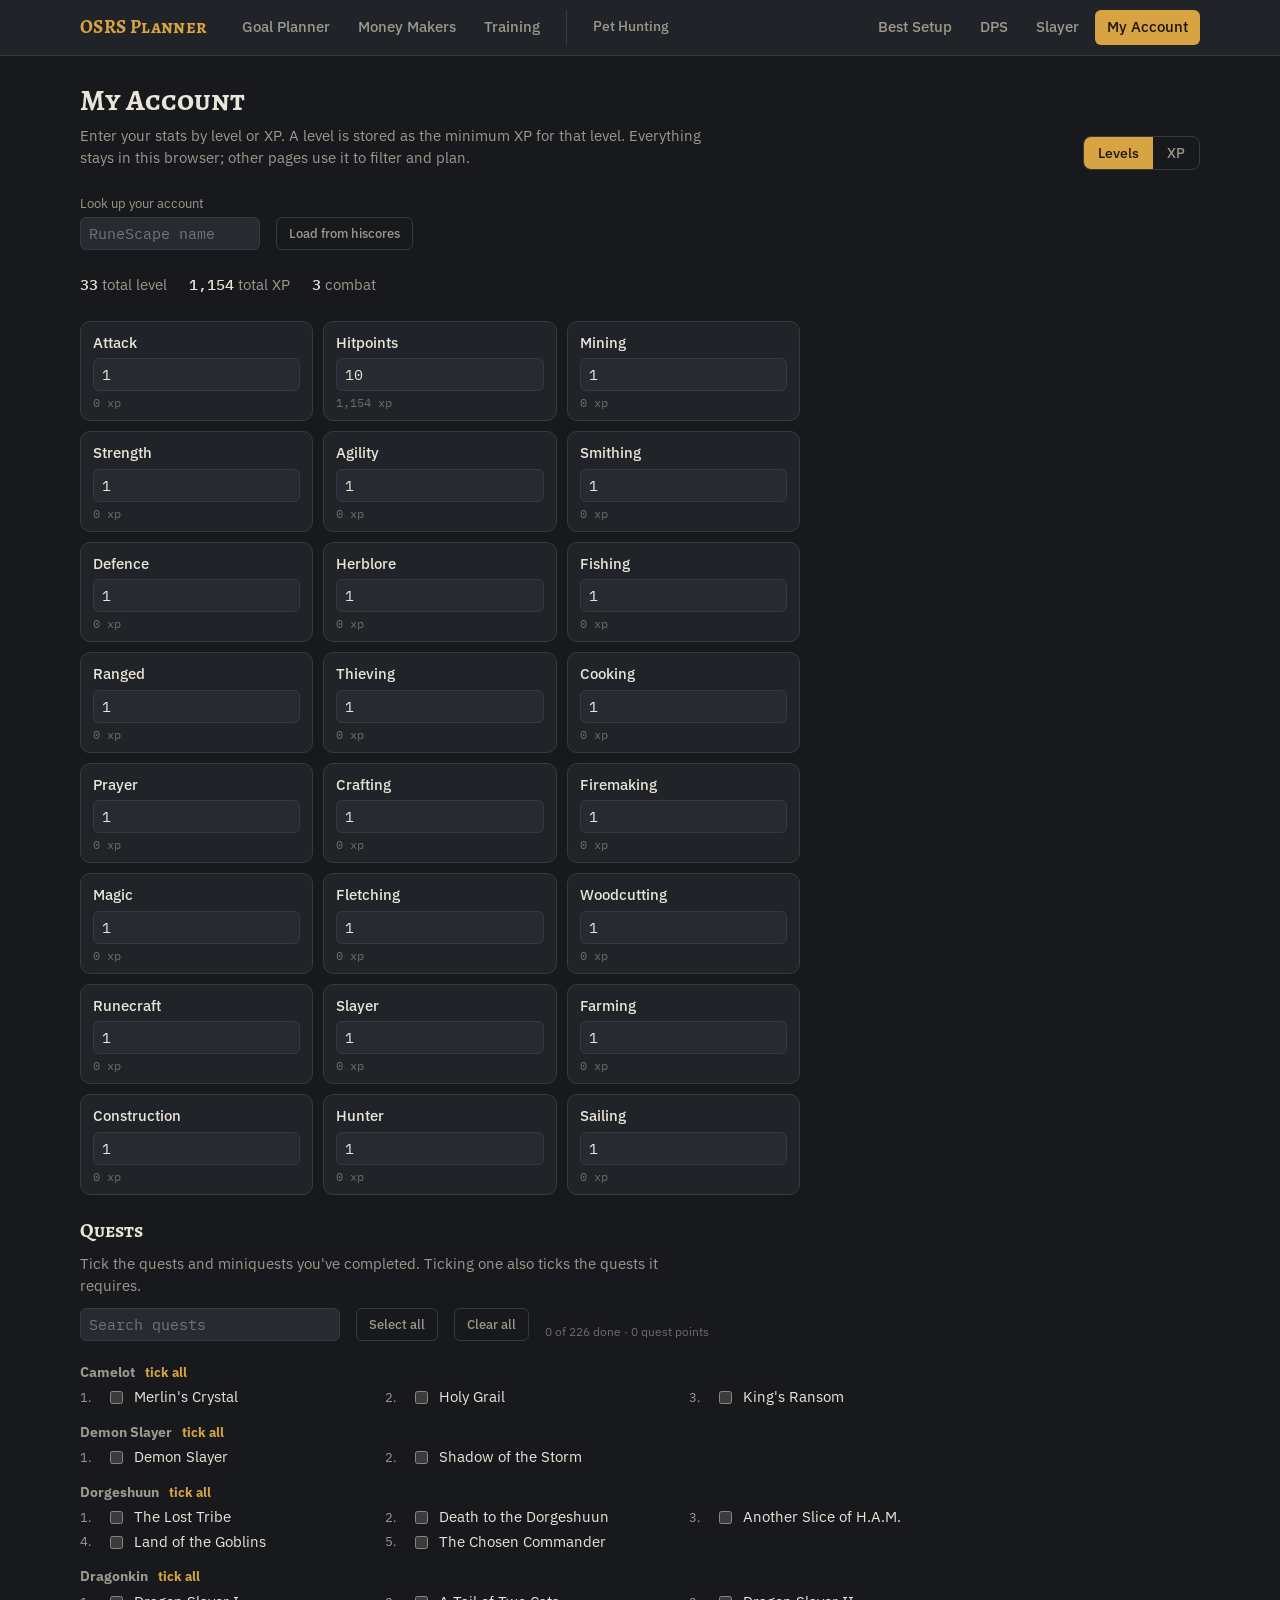
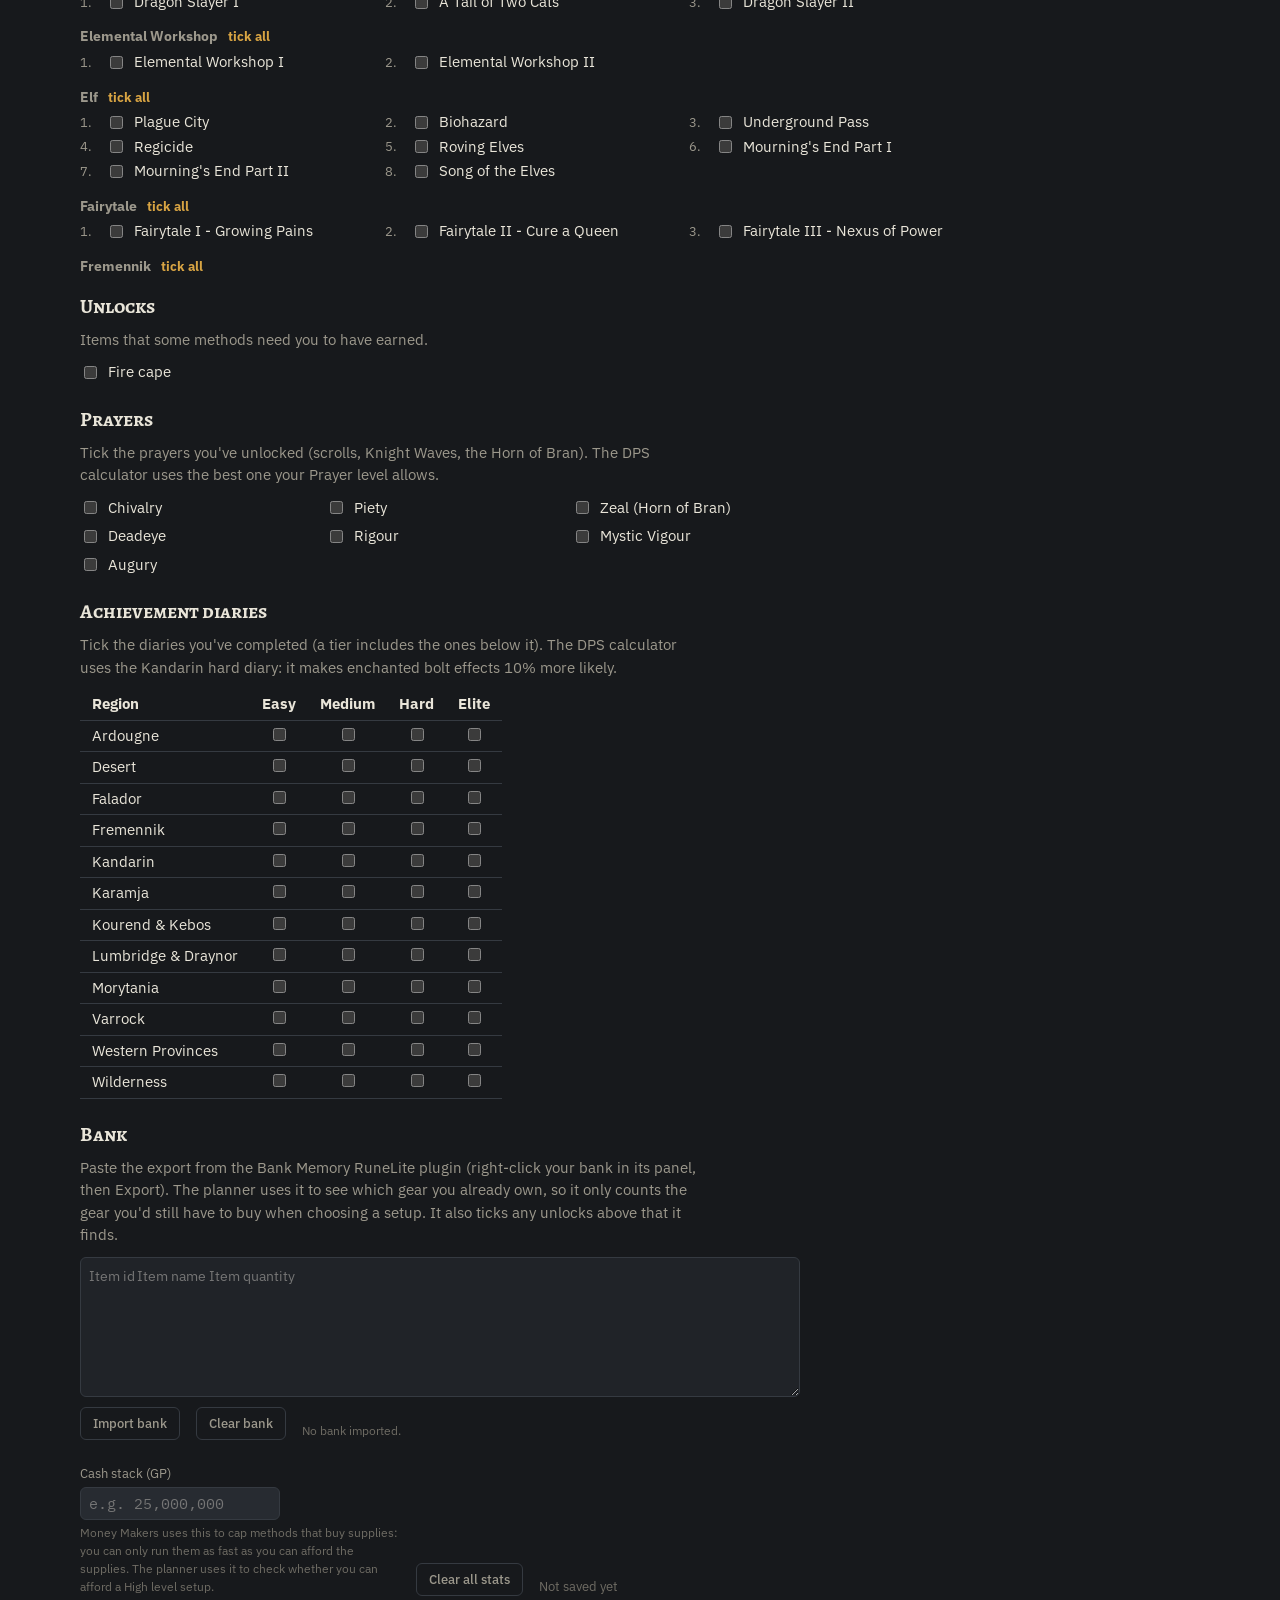
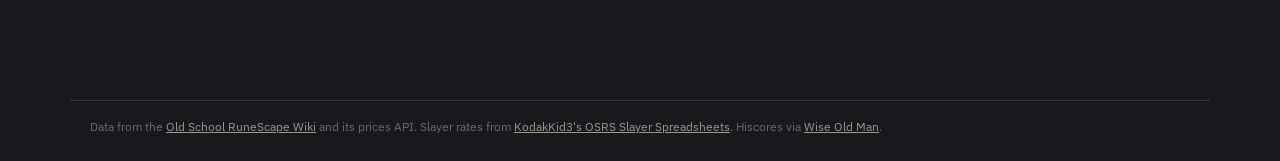
==== commit 942f5a1e: "Round 1 UI fixes: budget parsing/flag, spec totals, salts labels, pickaxe note, DPS page phone width" ====
--- a/account/index.html
+++ b/account/index.html
@@ -1,6 +1,7 @@
 <!DOCTYPE html>
 <html lang="en">
 <head>
+<link rel="icon" href="data:image/svg+xml,%3Csvg xmlns=%22http://www.w3.org/2000/svg%22 viewBox=%220 0 16 16%22%3E%3Ctext y=%2214%22 font-size=%2214%22%3E%E2%9A%94%3C/text%3E%3C/svg%3E">
 <meta charset="utf-8">
 <meta name="viewport" content="width=device-width, initial-scale=1">
 <title>My Account · OSRS Planner</title>
--- a/core/theme.css
+++ b/core/theme.css
@@ -48,3 +48,4 @@
 
 .site-footer { max-width: 1100px; margin: 48px auto 24px; padding: 16px 20px 0; border-top: 1px solid var(--line); color: var(--faint); font-size: 12px; line-height: 1.6; }
 .site-footer a { color: var(--muted); }
+input.bad { border-color: #e57373 !important; outline: 1px solid #e57373; }
